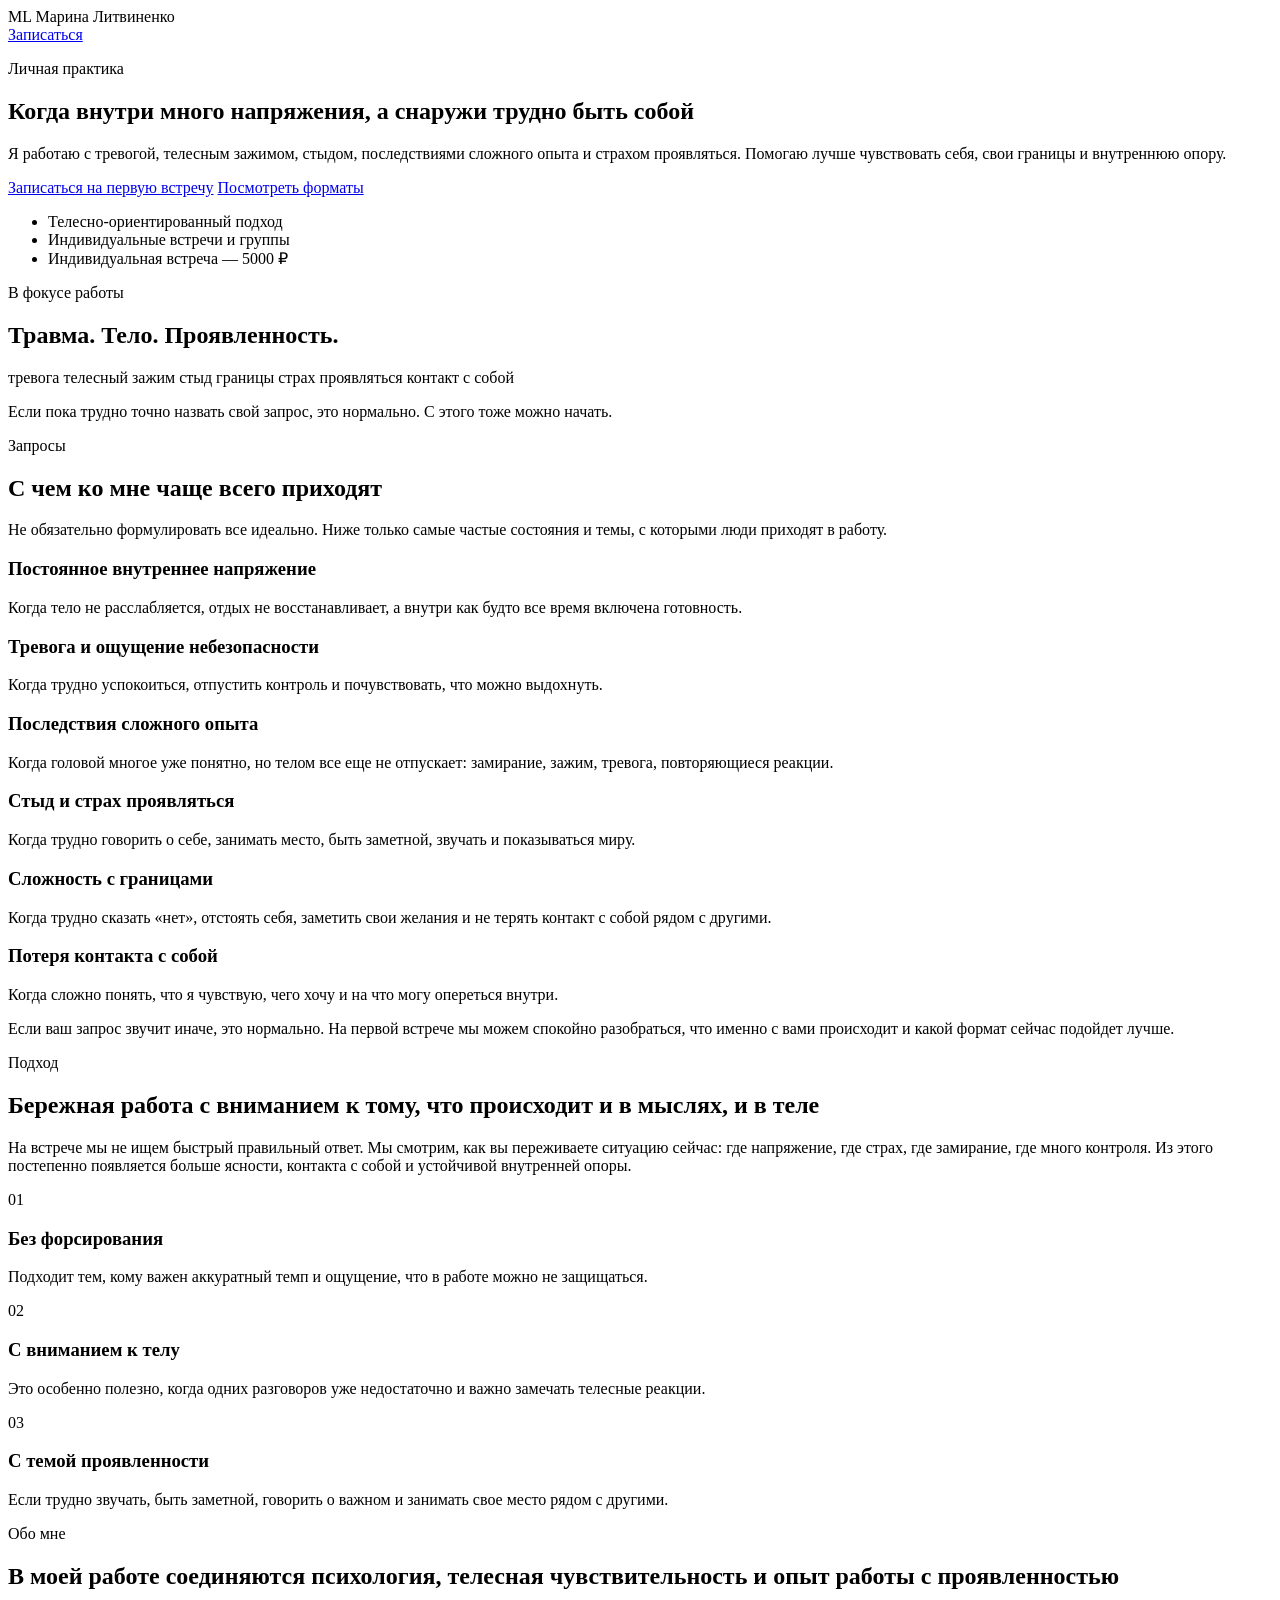
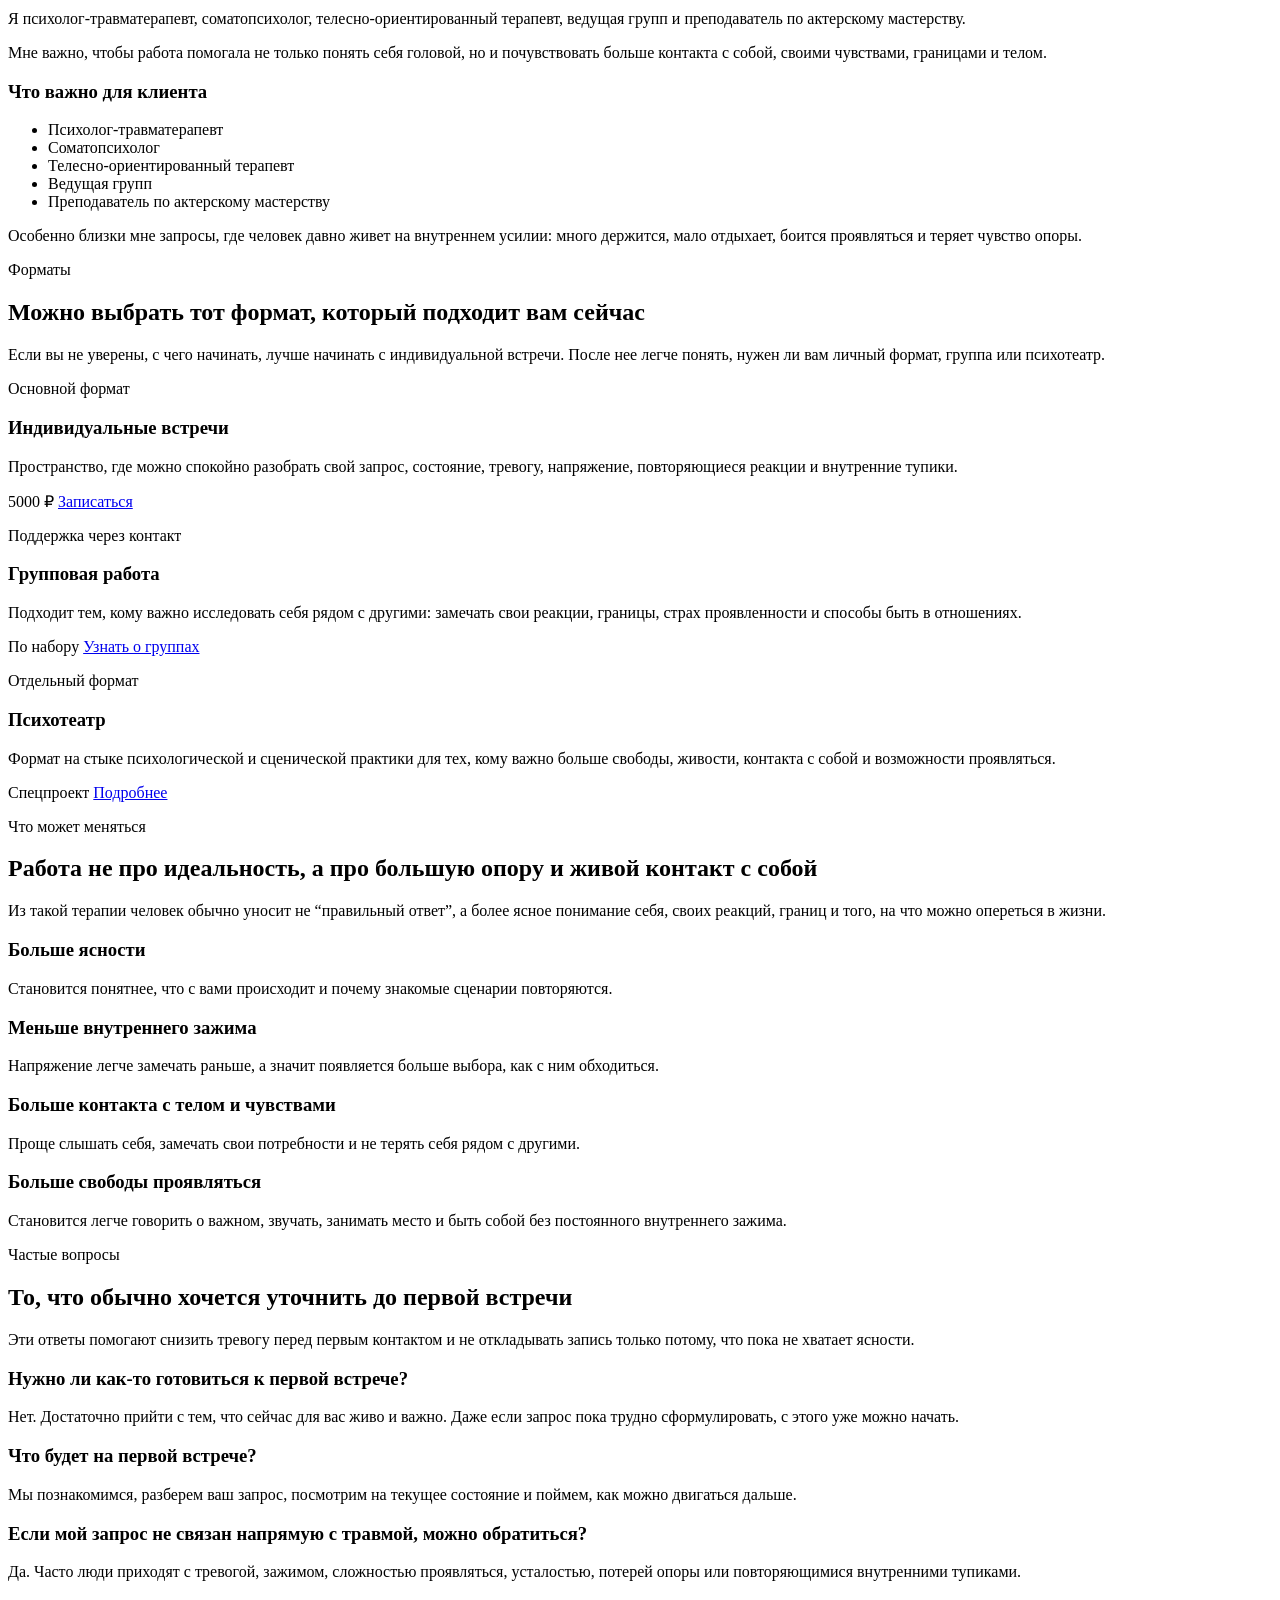
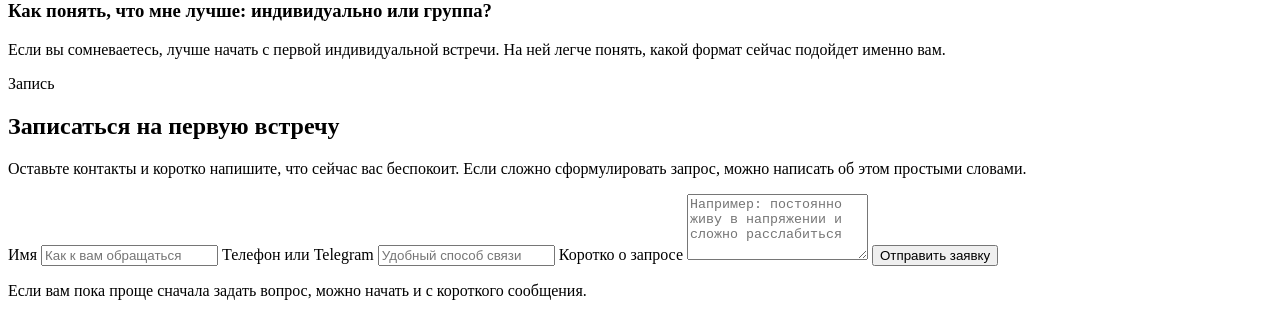
==== docs/index.html @ 8043fd1c "Add site entry page" ====
<!doctype html>
<html lang="ru">
  <head>
    <meta charset="UTF-8" />
    <meta name="viewport" content="width=device-width, initial-scale=1.0" />
    <meta
      name="description"
      content="Сайт-визитка Марины Литвиненко — психолога-травматерапевта. Индивидуальные встречи, телесно-ориентированный подход, работа с тревогой, зажимом, стыдом и страхом проявляться."
    />
    <title>Марина Литвиненко | Психолог-травматерапевт</title>
    <link rel="stylesheet" href="./styles.css" />
  </head>
  <body>
    <div class="page-shell">
      <header class="hero">
        <nav class="topbar">
          <div class="brand">
            <span class="brand-mark">ML</span>
            <span class="brand-name">Марина Литвиненко</span>
          </div>
          <a class="ghost-link" href="#contact">Записаться</a>
        </nav>

        <div class="hero-grid">
          <section class="hero-copy">
            <p class="eyebrow">Личная практика</p>
            <h1>Когда внутри много напряжения, а снаружи трудно быть собой</h1>
            <p class="lead">
              Я работаю с тревогой, телесным зажимом, стыдом, последствиями
              сложного опыта и страхом проявляться. Помогаю лучше чувствовать
              себя, свои границы и внутреннюю опору.
            </p>

            <div class="hero-actions">
              <a class="button button-primary" href="#contact"
                >Записаться на первую встречу</a
              >
              <a class="button button-secondary" href="#formats"
                >Посмотреть форматы</a
              >
            </div>

            <ul class="hero-points">
              <li>Телесно-ориентированный подход</li>
              <li>Индивидуальные встречи и группы</li>
              <li>Индивидуальная встреча — 5000 ₽</li>
            </ul>
          </section>

          <aside class="hero-card">
            <div class="portrait-frame">
              <div class="portrait-copy">
                <p class="portrait-label">В фокусе работы</p>
                <h2>Травма. Тело. Проявленность.</h2>
                <div class="tag-cloud">
                  <span class="tag">тревога</span>
                  <span class="tag">телесный зажим</span>
                  <span class="tag">стыд</span>
                  <span class="tag">границы</span>
                  <span class="tag">страх проявляться</span>
                  <span class="tag">контакт с собой</span>
                </div>
                <p class="hero-note">
                  Если пока трудно точно назвать свой запрос, это нормально.
                  С этого тоже можно начать.
                </p>
              </div>
            </div>
          </aside>
        </div>
      </header>

      <main>
        <section class="section section-light">
          <div class="section-intro">
            <div>
              <p class="eyebrow">Запросы</p>
              <h2>С чем ко мне чаще всего приходят</h2>
            </div>
            <p>
              Не обязательно формулировать все идеально. Ниже только самые
              частые состояния и темы, с которыми люди приходят в работу.
            </p>
          </div>

          <div class="card-grid">
            <article class="info-card">
              <h3>Постоянное внутреннее напряжение</h3>
              <p>
                Когда тело не расслабляется, отдых не восстанавливает, а внутри
                как будто все время включена готовность.
              </p>
            </article>
            <article class="info-card">
              <h3>Тревога и ощущение небезопасности</h3>
              <p>
                Когда трудно успокоиться, отпустить контроль и почувствовать,
                что можно выдохнуть.
              </p>
            </article>
            <article class="info-card">
              <h3>Последствия сложного опыта</h3>
              <p>
                Когда головой многое уже понятно, но телом все еще не отпускает:
                замирание, зажим, тревога, повторяющиеся реакции.
              </p>
            </article>
            <article class="info-card">
              <h3>Стыд и страх проявляться</h3>
              <p>
                Когда трудно говорить о себе, занимать место, быть заметной,
                звучать и показываться миру.
              </p>
            </article>
            <article class="info-card">
              <h3>Сложность с границами</h3>
              <p>
                Когда трудно сказать «нет», отстоять себя, заметить свои
                желания и не терять контакт с собой рядом с другими.
              </p>
            </article>
            <article class="info-card">
              <h3>Потеря контакта с собой</h3>
              <p>
                Когда сложно понять, что я чувствую, чего хочу и на что могу
                опереться внутри.
              </p>
            </article>
          </div>

          <p class="section-outro">
            Если ваш запрос звучит иначе, это нормально. На первой встрече мы
            можем спокойно разобраться, что именно с вами происходит и какой
            формат сейчас подойдет лучше.
          </p>
        </section>

        <section class="section section-accent">
          <div class="split-layout">
            <div>
              <p class="eyebrow">Подход</p>
              <h2>Бережная работа с вниманием к тому, что происходит и в мыслях, и в теле</h2>
            </div>

            <div class="quote-panel">
              <p>
                На встрече мы не ищем быстрый правильный ответ. Мы смотрим, как
                вы переживаете ситуацию сейчас: где напряжение, где страх, где
                замирание, где много контроля. Из этого постепенно появляется
                больше ясности, контакта с собой и устойчивой внутренней опоры.
              </p>
            </div>
          </div>

          <div class="pillar-grid">
            <article class="pillar-card">
              <span class="pillar-number">01</span>
              <h3>Без форсирования</h3>
              <p>
                Подходит тем, кому важен аккуратный темп и ощущение, что в
                работе можно не защищаться.
              </p>
            </article>
            <article class="pillar-card">
              <span class="pillar-number">02</span>
              <h3>С вниманием к телу</h3>
              <p>
                Это особенно полезно, когда одних разговоров уже недостаточно и
                важно замечать телесные реакции.
              </p>
            </article>
            <article class="pillar-card">
              <span class="pillar-number">03</span>
              <h3>С темой проявленности</h3>
              <p>
                Если трудно звучать, быть заметной, говорить о важном и занимать
                свое место рядом с другими.
              </p>
            </article>
          </div>
        </section>

        <section class="section section-light">
          <div class="about-grid">
            <div class="about-copy">
              <p class="eyebrow">Обо мне</p>
              <h2>
                В моей работе соединяются психология, телесная чувствительность
                и опыт работы с проявленностью
              </h2>
              <p>
                Я психолог-травматерапевт, соматопсихолог,
                телесно-ориентированный терапевт, ведущая групп и преподаватель
                по актерскому мастерству.
              </p>
              <p>
                Мне важно, чтобы работа помогала не только понять себя головой,
                но и почувствовать больше контакта с собой, своими чувствами,
                границами и телом.
              </p>
            </div>

            <aside class="about-panel">
              <h3>Что важно для клиента</h3>
              <ul class="fact-list">
                <li class="fact-chip">Психолог-травматерапевт</li>
                <li class="fact-chip">Соматопсихолог</li>
                <li class="fact-chip">Телесно-ориентированный терапевт</li>
                <li class="fact-chip">Ведущая групп</li>
                <li class="fact-chip">Преподаватель по актерскому мастерству</li>
              </ul>
              <p>
                Особенно близки мне запросы, где человек давно живет на
                внутреннем усилии: много держится, мало отдыхает, боится
                проявляться и теряет чувство опоры.
              </p>
            </aside>
          </div>
        </section>

        <section class="section section-light" id="formats">
          <div class="section-intro">
            <div>
              <p class="eyebrow">Форматы</p>
              <h2>Можно выбрать тот формат, который подходит вам сейчас</h2>
            </div>
            <p>
              Если вы не уверены, с чего начинать, лучше начинать с
              индивидуальной встречи. После нее легче понять, нужен ли вам
              личный формат, группа или психотеатр.
            </p>
          </div>

          <div class="format-grid">
            <article class="format-card featured">
              <p class="format-tag">Основной формат</p>
              <h3>Индивидуальные встречи</h3>
              <p>
                Пространство, где можно спокойно разобрать свой запрос,
                состояние, тревогу, напряжение, повторяющиеся реакции и
                внутренние тупики.
              </p>
              <div class="format-footer">
                <span>5000 ₽</span>
                <a href="#contact">Записаться</a>
              </div>
            </article>

            <article class="format-card">
              <p class="format-tag">Поддержка через контакт</p>
              <h3>Групповая работа</h3>
              <p>
                Подходит тем, кому важно исследовать себя рядом с другими:
                замечать свои реакции, границы, страх проявленности и способы
                быть в отношениях.
              </p>
              <div class="format-footer">
                <span>По набору</span>
                <a href="#contact">Узнать о группах</a>
              </div>
            </article>

            <article class="format-card">
              <p class="format-tag">Отдельный формат</p>
              <h3>Психотеатр</h3>
              <p>
                Формат на стыке психологической и сценической практики для тех,
                кому важно больше свободы, живости, контакта с собой и
                возможности проявляться.
              </p>
              <div class="format-footer">
                <span>Спецпроект</span>
                <a href="#contact">Подробнее</a>
              </div>
            </article>
          </div>
        </section>

        <section class="section section-dark">
          <div class="outcome-layout">
            <div class="benefit-copy">
              <p class="eyebrow">Что может меняться</p>
              <h2>Работа не про идеальность, а про большую опору и живой контакт с собой</h2>
              <p>
                Из такой терапии человек обычно уносит не “правильный ответ”, а
                более ясное понимание себя, своих реакций, границ и того, на что
                можно опереться в жизни.
              </p>
            </div>

            <div class="outcome-grid">
              <article>
                <h3>Больше ясности</h3>
                <p>
                  Становится понятнее, что с вами происходит и почему знакомые
                  сценарии повторяются.
                </p>
              </article>
              <article>
                <h3>Меньше внутреннего зажима</h3>
                <p>
                  Напряжение легче замечать раньше, а значит появляется больше
                  выбора, как с ним обходиться.
                </p>
              </article>
              <article>
                <h3>Больше контакта с телом и чувствами</h3>
                <p>
                  Проще слышать себя, замечать свои потребности и не терять себя
                  рядом с другими.
                </p>
              </article>
              <article>
                <h3>Больше свободы проявляться</h3>
                <p>
                  Становится легче говорить о важном, звучать, занимать место и
                  быть собой без постоянного внутреннего зажима.
                </p>
              </article>
            </div>
          </div>
        </section>

        <section class="section section-light">
          <div class="section-intro narrow">
            <p class="eyebrow">Частые вопросы</p>
            <h2>То, что обычно хочется уточнить до первой встречи</h2>
            <p>
              Эти ответы помогают снизить тревогу перед первым контактом и не
              откладывать запись только потому, что пока не хватает ясности.
            </p>
          </div>

          <div class="faq-grid">
            <article class="faq-card">
              <h3>Нужно ли как-то готовиться к первой встрече?</h3>
              <p>
                Нет. Достаточно прийти с тем, что сейчас для вас живо и важно.
                Даже если запрос пока трудно сформулировать, с этого уже можно
                начать.
              </p>
            </article>
            <article class="faq-card">
              <h3>Что будет на первой встрече?</h3>
              <p>
                Мы познакомимся, разберем ваш запрос, посмотрим на текущее
                состояние и поймем, как можно двигаться дальше.
              </p>
            </article>
            <article class="faq-card">
              <h3>Если мой запрос не связан напрямую с травмой, можно обратиться?</h3>
              <p>
                Да. Часто люди приходят с тревогой, зажимом, сложностью
                проявляться, усталостью, потерей опоры или повторяющимися
                внутренними тупиками.
              </p>
            </article>
            <article class="faq-card">
              <h3>Как понять, что мне лучше: индивидуально или группа?</h3>
              <p>
                Если вы сомневаетесь, лучше начать с первой индивидуальной
                встречи. На ней легче понять, какой формат сейчас подойдет
                именно вам.
              </p>
            </article>
          </div>
        </section>
      </main>

      <footer class="footer" id="contact">
        <div class="footer-copy">
          <p class="eyebrow">Запись</p>
          <h2>Записаться на первую встречу</h2>
          <p>
            Оставьте контакты и коротко напишите, что сейчас вас беспокоит. Если
            сложно сформулировать запрос, можно написать об этом простыми
            словами.
          </p>
        </div>

        <form class="contact-card">
          <label>
            Имя
            <input type="text" placeholder="Как к вам обращаться" />
          </label>
          <label>
            Телефон или Telegram
            <input type="text" placeholder="Удобный способ связи" />
          </label>
          <label>
            Коротко о запросе
            <textarea
              rows="4"
              placeholder="Например: постоянно живу в напряжении и сложно расслабиться"
            ></textarea>
          </label>
          <button type="button" class="button button-primary button-wide">
            Отправить заявку
          </button>
          <p class="form-note">
            Если вам пока проще сначала задать вопрос, можно начать и с короткого
            сообщения.
          </p>
        </form>
      </footer>
    </div>
  </body>
</html>
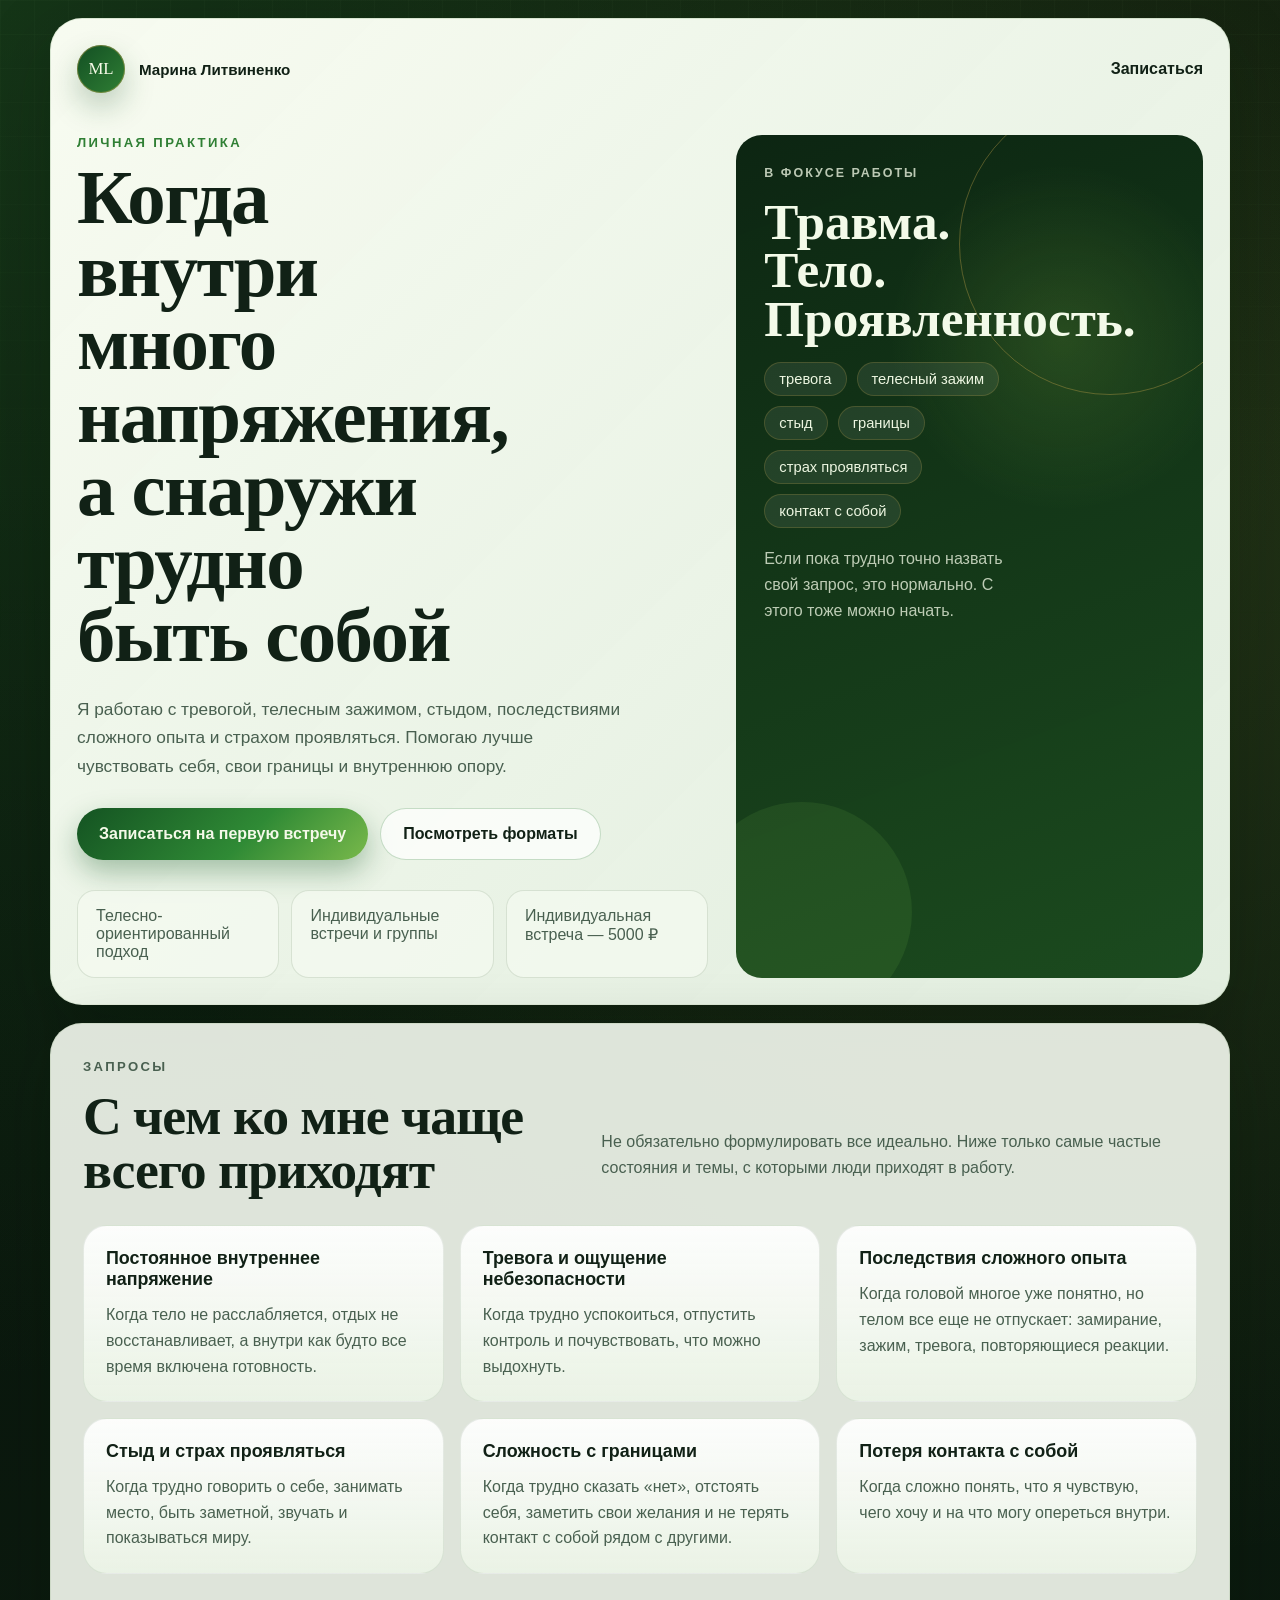
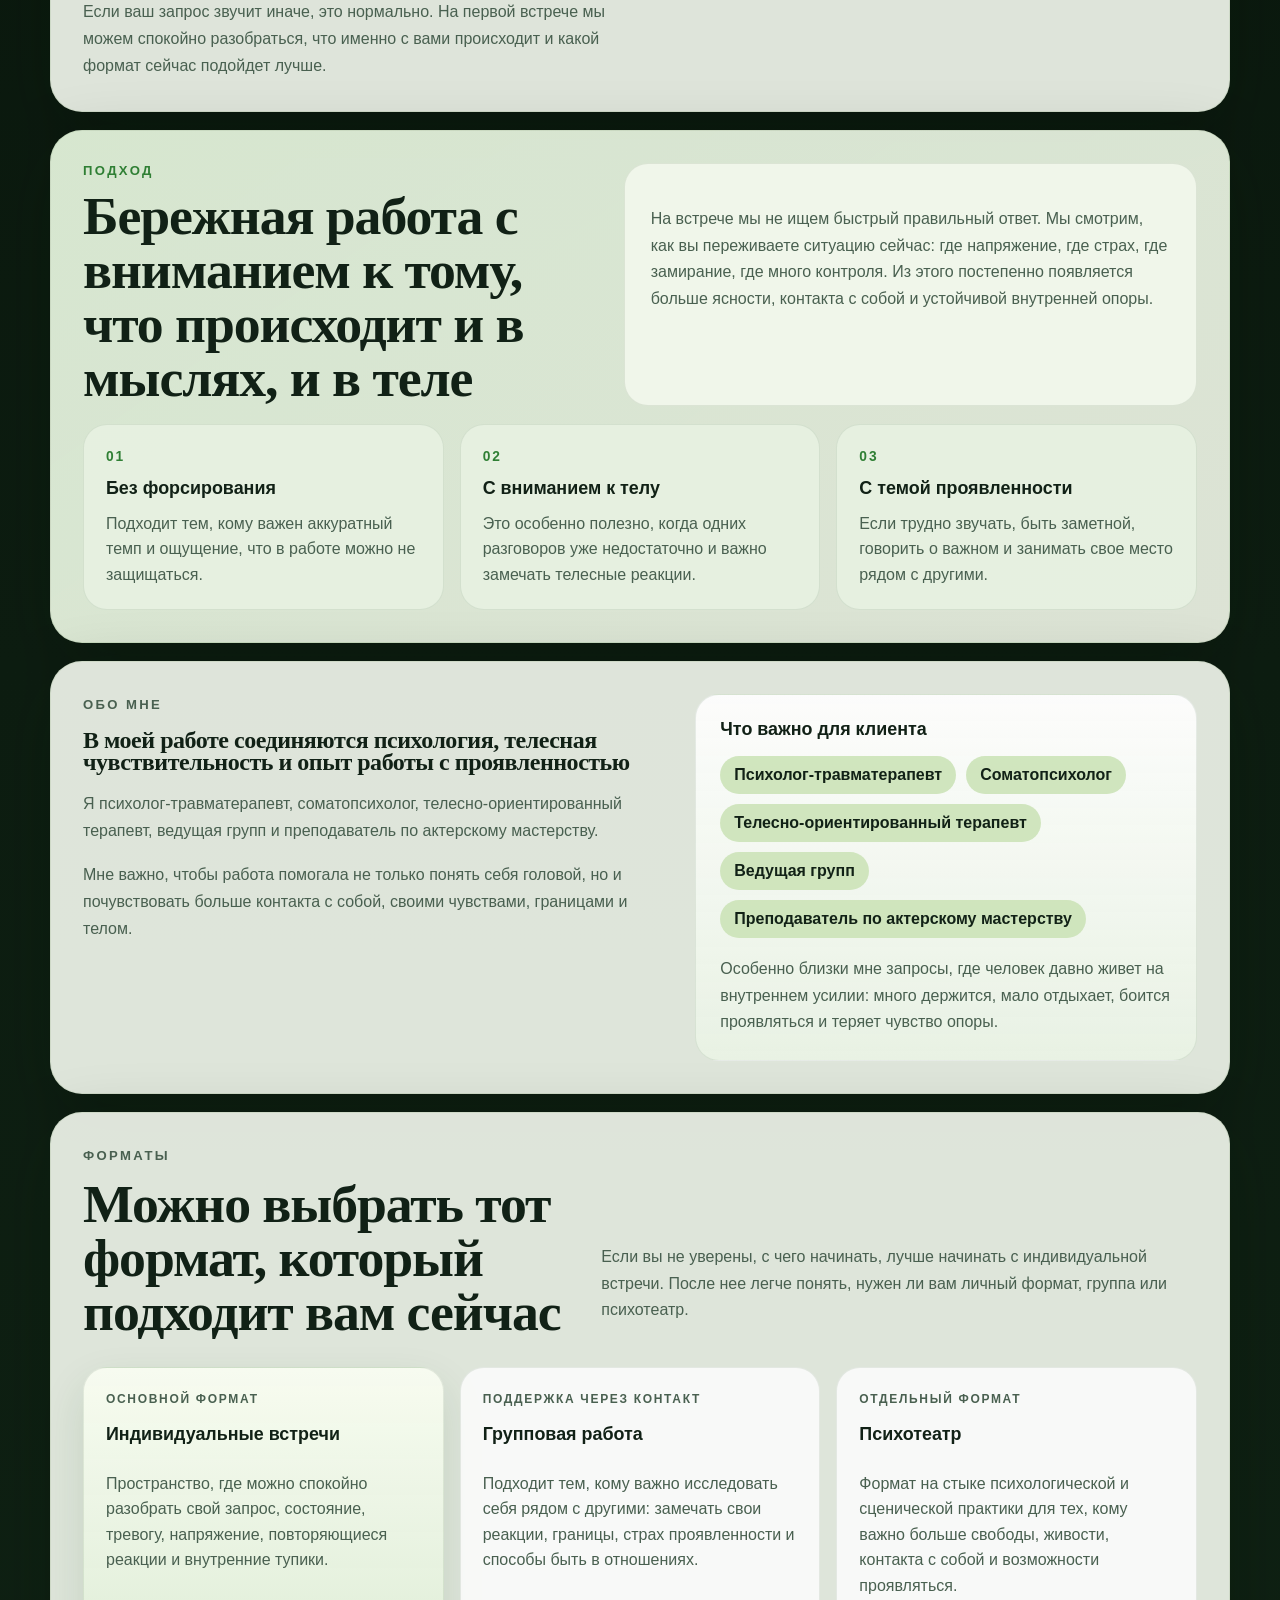
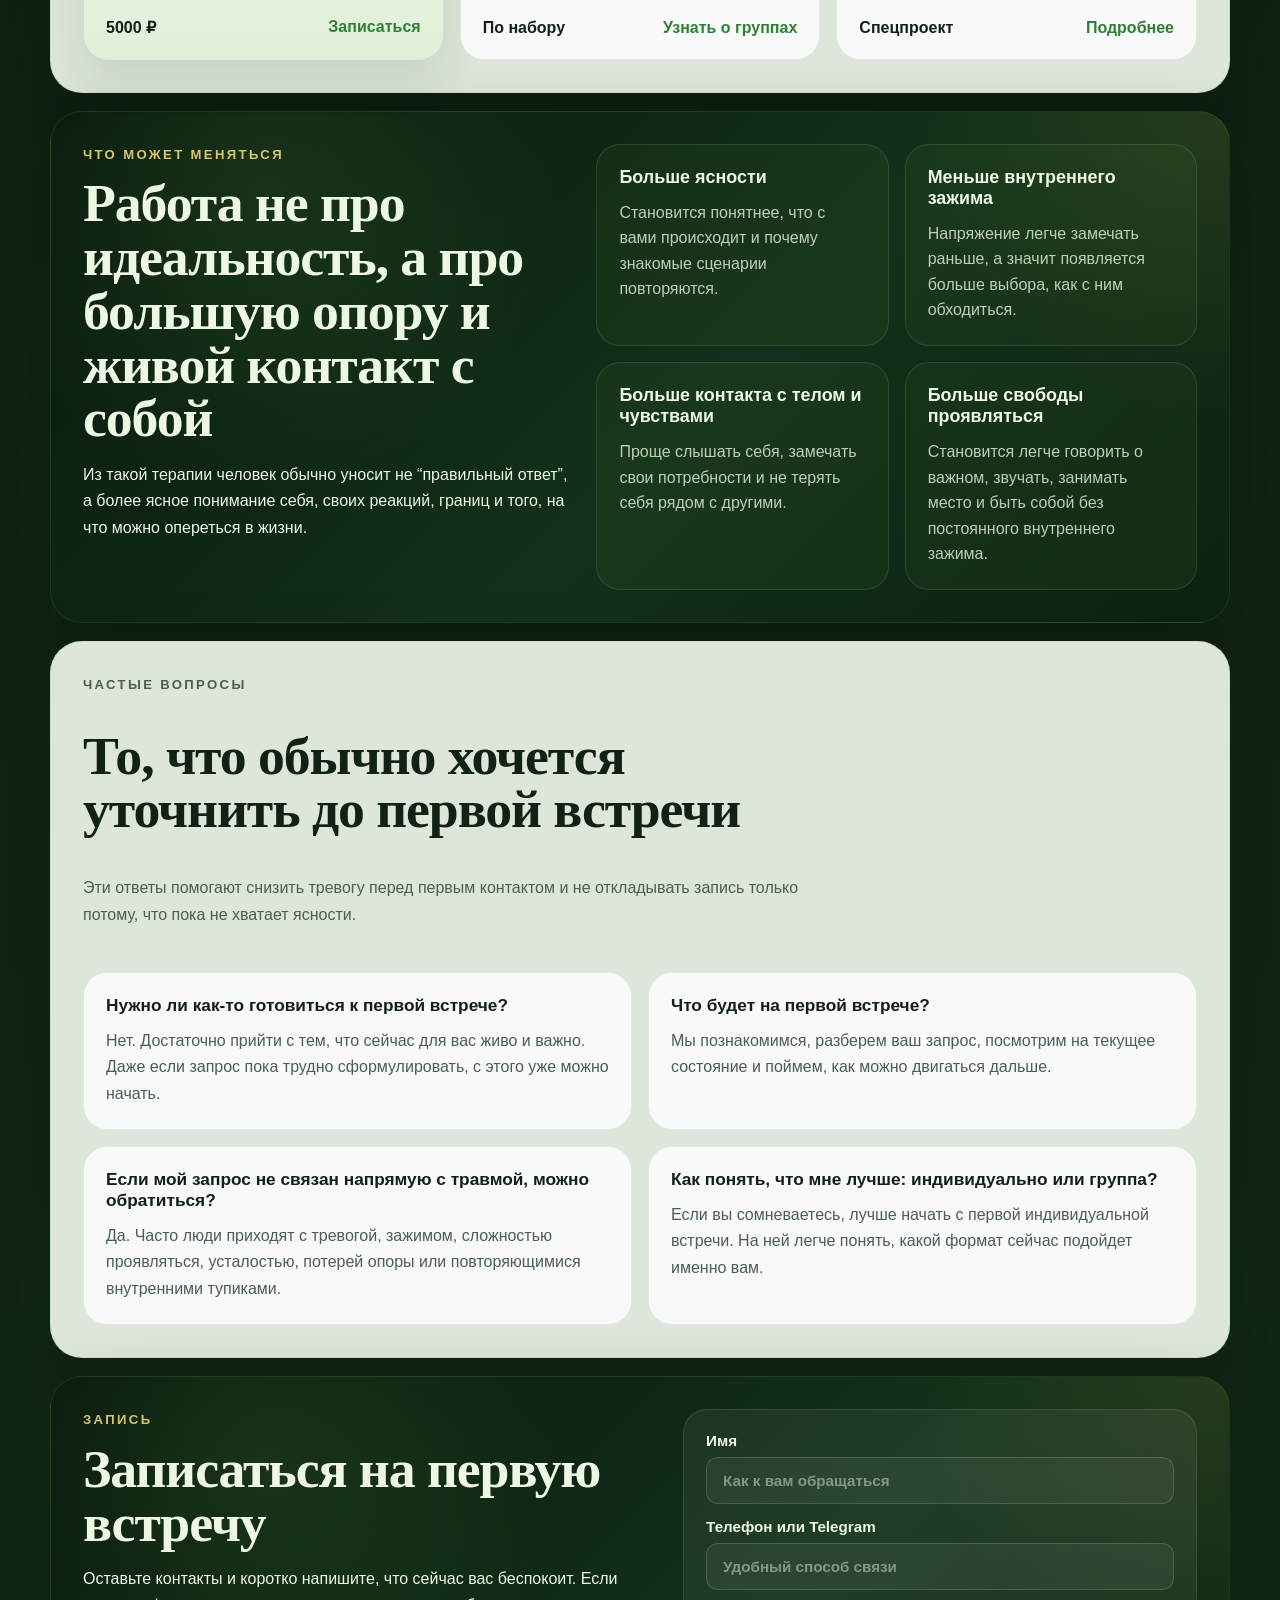
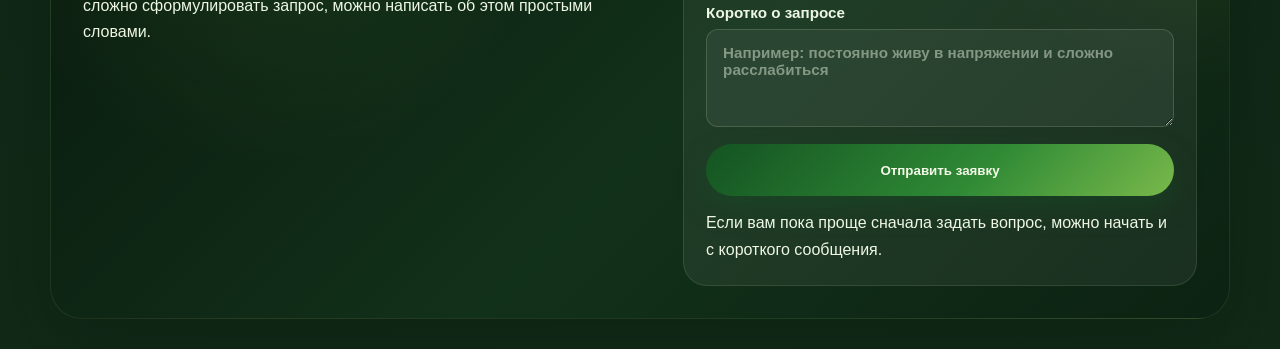
==== commit 6a8c1126: "Bust CSS cache for refreshed palette" ====
--- a/docs/index.html
+++ b/docs/index.html
@@ -8,7 +8,7 @@
       content="Сайт-визитка Марины Литвиненко — психолога-травматерапевта. Индивидуальные встречи, телесно-ориентированный подход, работа с тревогой, зажимом, стыдом и страхом проявляться."
     />
     <title>Марина Литвиненко | Психолог-травматерапевт</title>
-    <link rel="stylesheet" href="./styles.css" />
+    <link rel="stylesheet" href="./styles.css?v=20260622-2218" />
   </head>
   <body>
     <div class="page-shell">
--- a/docs/styles.css
+++ b/docs/styles.css
@@ -0,0 +1,739 @@
+:root {
+  --bg: #09130b;
+  --paper: rgba(14, 28, 17, 0.78);
+  --surface: #f5f9ef;
+  --surface-strong: #d8e5cf;
+  --text: #112116;
+  --muted: #496050;
+  --accent: #2f7f34;
+  --accent-soft: #9fc36a;
+  --accent-deep: #134f23;
+  --highlight: #c6a24b;
+  --ink: #071009;
+  --shadow: 0 22px 70px rgba(7, 20, 10, 0.24);
+  --radius-xl: 32px;
+  --radius-lg: 24px;
+  --radius-md: 18px;
+  --radius-sm: 12px;
+  --content-width: 1180px;
+}
+
+* {
+  box-sizing: border-box;
+}
+
+html {
+  scroll-behavior: smooth;
+}
+
+body {
+  margin: 0;
+  color: var(--text);
+  font-family: "Avenir Next", "Segoe UI", sans-serif;
+  background:
+    radial-gradient(circle at top left, rgba(48, 123, 51, 0.34), transparent 26%),
+    radial-gradient(circle at 88% 10%, rgba(151, 191, 73, 0.18), transparent 22%),
+    radial-gradient(circle at 50% 120%, rgba(14, 58, 23, 0.28), transparent 34%),
+    linear-gradient(180deg, #071109 0%, #0d1d11 44%, #122717 100%);
+}
+
+body::before {
+  position: fixed;
+  inset: 0;
+  z-index: -1;
+  background-image:
+    linear-gradient(rgba(123, 167, 104, 0.08) 1px, transparent 1px),
+    linear-gradient(90deg, rgba(123, 167, 104, 0.08) 1px, transparent 1px);
+  background-size: 34px 34px;
+  content: "";
+  mask-image: linear-gradient(180deg, rgba(0, 0, 0, 0.46), transparent 75%);
+}
+
+.page-shell {
+  width: min(calc(100% - 32px), var(--content-width));
+  margin: 18px auto 30px;
+}
+
+.hero,
+.section,
+.footer {
+  border: 1px solid rgba(118, 154, 103, 0.16);
+  border-radius: var(--radius-xl);
+  box-shadow: var(--shadow);
+}
+
+.hero {
+  padding: 26px;
+  background:
+    linear-gradient(135deg, rgba(247, 251, 241, 0.96), rgba(224, 236, 221, 0.92)),
+    var(--surface);
+}
+
+.topbar {
+  display: flex;
+  align-items: center;
+  justify-content: space-between;
+  gap: 18px;
+  margin-bottom: 42px;
+}
+
+.brand {
+  display: inline-flex;
+  align-items: center;
+  gap: 14px;
+  font-size: 0.95rem;
+}
+
+.brand-mark {
+  display: inline-grid;
+  width: 48px;
+  height: 48px;
+  place-items: center;
+  border-radius: 50%;
+  color: #f7fbe8;
+  font-family: "Iowan Old Style", "Palatino Linotype", serif;
+  font-size: 1.05rem;
+  background: linear-gradient(135deg, var(--accent-deep), var(--accent));
+  box-shadow:
+    inset 0 0 0 1px rgba(198, 162, 75, 0.44),
+    0 14px 30px rgba(19, 79, 35, 0.26);
+}
+
+.brand-name,
+.ghost-link {
+  font-weight: 600;
+}
+
+.ghost-link {
+  color: var(--text);
+  text-decoration: none;
+}
+
+.hero-grid {
+  display: grid;
+  grid-template-columns: minmax(0, 1.15fr) minmax(280px, 0.85fr);
+  gap: 28px;
+}
+
+.hero-copy h1,
+.section h2,
+.footer h2 {
+  margin: 0;
+  font-family: "Iowan Old Style", "Palatino Linotype", serif;
+  line-height: 0.95;
+  letter-spacing: -0.02em;
+}
+
+.hero-copy h1 {
+  max-width: 10ch;
+  font-size: clamp(2.6rem, 6vw, 5.6rem);
+}
+
+.eyebrow {
+  margin: 0 0 12px;
+  color: var(--accent);
+  font-size: 0.82rem;
+  font-weight: 700;
+  letter-spacing: 0.18em;
+  text-transform: uppercase;
+}
+
+.lead,
+.section-intro p,
+.quote-panel p,
+.benefit-copy p,
+.footer p,
+.hero-card p {
+  color: var(--muted);
+  line-height: 1.65;
+}
+
+.lead {
+  max-width: 58ch;
+  margin: 22px 0 0;
+  font-size: 1.08rem;
+}
+
+.hero-note {
+  margin: 18px 0 0;
+}
+
+.hero-actions {
+  display: flex;
+  flex-wrap: wrap;
+  gap: 12px;
+  margin-top: 28px;
+}
+
+.button {
+  display: inline-flex;
+  align-items: center;
+  justify-content: center;
+  min-height: 52px;
+  padding: 0 22px;
+  border-radius: 999px;
+  font-weight: 700;
+  text-decoration: none;
+  transition:
+    transform 180ms ease,
+    box-shadow 180ms ease,
+    background 180ms ease;
+}
+
+.button:hover,
+.button:focus-visible {
+  transform: translateY(-1px);
+}
+
+.button-primary {
+  border: 0;
+  color: #f4f9e8;
+  background: linear-gradient(135deg, #145322, #2f8a35 58%, #79b94b);
+  box-shadow: 0 12px 28px rgba(19, 87, 34, 0.34);
+}
+
+.button-secondary {
+  border: 1px solid rgba(47, 127, 52, 0.26);
+  color: var(--text);
+  background: rgba(255, 255, 255, 0.72);
+}
+
+.button-wide {
+  width: 100%;
+  cursor: pointer;
+}
+
+.hero-points {
+  display: grid;
+  grid-template-columns: repeat(3, minmax(0, 1fr));
+  gap: 12px;
+  margin: 30px 0 0;
+  padding: 0;
+  list-style: none;
+}
+
+.hero-points li {
+  min-height: 100%;
+  padding: 16px 18px;
+  border: 1px solid rgba(78, 112, 72, 0.16);
+  border-radius: var(--radius-md);
+  background: rgba(244, 250, 240, 0.74);
+  color: var(--muted);
+}
+
+.hero-card {
+  min-height: 100%;
+}
+
+.portrait-frame {
+  height: 100%;
+  min-height: 460px;
+  padding: 28px;
+  border-radius: calc(var(--radius-xl) - 6px);
+  background:
+    radial-gradient(circle at 70% 24%, rgba(140, 191, 72, 0.18), transparent 24%),
+    linear-gradient(160deg, rgba(12, 38, 18, 0.96), rgba(28, 76, 31, 0.94)),
+    linear-gradient(135deg, #0d2412, #17361a);
+  position: relative;
+  overflow: hidden;
+  color: #eef7e4;
+}
+
+.portrait-frame::before,
+.portrait-frame::after {
+  position: absolute;
+  border-radius: 50%;
+  content: "";
+}
+
+.portrait-frame::before {
+  width: 300px;
+  height: 300px;
+  right: -58px;
+  top: -42px;
+  border: 1px solid rgba(198, 162, 75, 0.38);
+  background: transparent;
+}
+
+.portrait-frame::after {
+  width: 220px;
+  height: 220px;
+  left: -44px;
+  bottom: -44px;
+  background: rgba(115, 184, 75, 0.12);
+}
+
+.portrait-copy {
+  position: relative;
+  z-index: 1;
+  max-width: 30ch;
+  margin-top: auto;
+}
+
+.tag-cloud {
+  display: flex;
+  flex-wrap: wrap;
+  gap: 10px;
+  margin-top: 18px;
+}
+
+.tag {
+  display: inline-flex;
+  align-items: center;
+  min-height: 34px;
+  padding: 0 14px;
+  border: 1px solid rgba(198, 162, 75, 0.22);
+  border-radius: 999px;
+  color: #edf6e1;
+  font-size: 0.92rem;
+  background: rgba(255, 255, 255, 0.08);
+}
+
+.portrait-label {
+  margin: 0 0 14px;
+  color: var(--highlight);
+  font-size: 0.78rem;
+  font-weight: 700;
+  letter-spacing: 0.16em;
+  text-transform: uppercase;
+}
+
+.hero-card h2 {
+  margin: 0;
+  font-family: "Iowan Old Style", "Palatino Linotype", serif;
+  font-size: clamp(2rem, 4vw, 3.4rem);
+  line-height: 0.95;
+  color: #f3fae9;
+}
+
+.portrait-frame .hero-note,
+.portrait-frame .portrait-copy p {
+  color: rgba(237, 246, 225, 0.78);
+}
+
+.section,
+.footer {
+  margin-top: 18px;
+  padding: 32px;
+}
+
+.section-light {
+  background: rgba(246, 251, 241, 0.9);
+}
+
+.section-accent {
+  background:
+    linear-gradient(145deg, rgba(228, 244, 220, 0.94), rgba(243, 249, 235, 0.9));
+}
+
+.section-dark,
+.footer {
+  color: #eef7e4;
+  background:
+    radial-gradient(circle at top right, rgba(198, 162, 75, 0.12), transparent 24%),
+    radial-gradient(circle at 18% 16%, rgba(86, 144, 65, 0.18), transparent 28%),
+    linear-gradient(135deg, #08170c, #12311a 56%, #0c2212);
+}
+
+.section-dark .eyebrow,
+.footer .eyebrow {
+  color: #d8c56e;
+}
+
+.section-dark p,
+.section-dark h2,
+.section-dark h3,
+.footer p,
+.footer h2,
+.footer label {
+  color: inherit;
+}
+
+.section-intro {
+  display: grid;
+  grid-template-columns: minmax(0, 0.75fr) minmax(0, 0.9fr);
+  gap: 22px;
+  align-items: end;
+  margin-bottom: 28px;
+}
+
+.section-intro.narrow {
+  grid-template-columns: 1fr;
+  max-width: 760px;
+}
+
+.section-intro h2,
+.split-layout h2,
+.benefit-copy h2,
+.footer h2 {
+  font-size: clamp(2rem, 4.2vw, 3.4rem);
+  line-height: 1;
+}
+
+.card-grid,
+.pillar-grid,
+.format-grid,
+.benefit-list {
+  display: grid;
+  gap: 16px;
+}
+
+.card-grid {
+  grid-template-columns: repeat(3, minmax(0, 1fr));
+}
+
+.info-card,
+.pillar-card,
+.format-card,
+.benefit-list article,
+.contact-card {
+  padding: 22px;
+  border: 1px solid rgba(77, 108, 72, 0.12);
+  border-radius: var(--radius-lg);
+}
+
+.info-card {
+  background: linear-gradient(180deg, rgba(255, 255, 255, 0.92), rgba(236, 245, 231, 0.86));
+}
+
+.info-card h3,
+.pillar-card h3,
+.format-card h3,
+.benefit-list h3 {
+  margin-top: 0;
+  margin-bottom: 12px;
+  font-size: 1.12rem;
+}
+
+.info-card p,
+.pillar-card p,
+.format-card p,
+.benefit-list p {
+  margin: 0;
+  color: var(--muted);
+  line-height: 1.6;
+}
+
+.split-layout {
+  display: grid;
+  grid-template-columns: minmax(0, 0.95fr) minmax(0, 1.05fr);
+  gap: 22px;
+  align-items: stretch;
+}
+
+.section-outro {
+  max-width: 64ch;
+  margin: 24px 0 0;
+  color: var(--muted);
+  line-height: 1.7;
+}
+
+.quote-panel {
+  padding: 26px;
+  border: 1px solid rgba(65, 102, 61, 0.12);
+  border-radius: var(--radius-lg);
+  background: rgba(246, 252, 241, 0.78);
+}
+
+.pillar-grid {
+  grid-template-columns: repeat(3, minmax(0, 1fr));
+  margin-top: 18px;
+}
+
+.pillar-card {
+  background: rgba(233, 244, 228, 0.78);
+}
+
+.pillar-number {
+  display: inline-block;
+  margin-bottom: 14px;
+  color: var(--accent);
+  font-size: 0.86rem;
+  font-weight: 700;
+  letter-spacing: 0.14em;
+}
+
+.format-grid {
+  grid-template-columns: repeat(3, minmax(0, 1fr));
+}
+
+.format-card {
+  display: flex;
+  flex-direction: column;
+  gap: 14px;
+  background: rgba(255, 255, 255, 0.8);
+}
+
+.format-card.featured {
+  background: linear-gradient(180deg, rgba(247, 251, 240, 0.98), rgba(224, 239, 216, 0.95));
+  box-shadow: 0 18px 44px rgba(23, 72, 33, 0.12);
+}
+
+.format-tag {
+  margin: 0;
+  color: var(--accent);
+  font-size: 0.75rem;
+  font-weight: 700;
+  letter-spacing: 0.14em;
+  text-transform: uppercase;
+}
+
+.format-footer {
+  display: flex;
+  align-items: center;
+  justify-content: space-between;
+  gap: 12px;
+  margin-top: auto;
+  padding-top: 6px;
+  font-weight: 700;
+}
+
+.format-footer a {
+  color: var(--accent);
+  text-decoration: none;
+}
+
+.about-grid {
+  display: grid;
+  grid-template-columns: minmax(0, 1fr) minmax(320px, 0.85fr);
+  gap: 22px;
+  align-items: start;
+}
+
+.about-copy p {
+  max-width: 62ch;
+  color: var(--muted);
+  line-height: 1.7;
+}
+
+.about-panel {
+  padding: 24px;
+  border: 1px solid rgba(77, 108, 72, 0.12);
+  border-radius: var(--radius-lg);
+  background: linear-gradient(180deg, rgba(255, 255, 255, 0.9), rgba(235, 245, 230, 0.82));
+}
+
+.about-panel h3 {
+  margin-top: 0;
+  margin-bottom: 16px;
+  font-size: 1.12rem;
+}
+
+.about-panel p {
+  margin-bottom: 0;
+  color: var(--muted);
+  line-height: 1.65;
+}
+
+.fact-list {
+  display: flex;
+  flex-wrap: wrap;
+  gap: 10px;
+  margin: 0 0 18px;
+  padding: 0;
+  list-style: none;
+}
+
+.fact-chip {
+  display: inline-flex;
+  align-items: center;
+  min-height: 38px;
+  padding: 0 14px;
+  border-radius: 999px;
+  color: var(--text);
+  font-weight: 600;
+  background: rgba(205, 228, 185, 0.9);
+}
+
+.outcome-layout {
+  display: grid;
+  grid-template-columns: minmax(0, 0.9fr) minmax(0, 1.1fr);
+  gap: 22px;
+}
+
+.outcome-grid {
+  display: grid;
+  grid-template-columns: repeat(2, minmax(0, 1fr));
+  gap: 16px;
+}
+
+.outcome-grid article {
+  padding: 22px;
+  border: 1px solid rgba(214, 228, 193, 0.12);
+  border-radius: var(--radius-lg);
+  background: rgba(146, 191, 90, 0.05);
+}
+
+.outcome-grid h3 {
+  margin-top: 0;
+  margin-bottom: 12px;
+  color: #eef7e4;
+  font-size: 1.12rem;
+}
+
+.outcome-grid p {
+  margin: 0;
+  color: rgba(232, 245, 223, 0.8);
+  line-height: 1.6;
+}
+
+.benefit-layout {
+  display: grid;
+  grid-template-columns: minmax(0, 0.9fr) minmax(0, 1.1fr);
+  gap: 22px;
+}
+
+.benefit-list {
+  grid-template-columns: repeat(2, minmax(0, 1fr));
+}
+
+.benefit-list article {
+  border-color: rgba(214, 228, 193, 0.12);
+  background: rgba(146, 191, 90, 0.05);
+}
+
+.benefit-list p {
+  color: rgba(232, 245, 223, 0.8);
+}
+
+.faq-grid {
+  display: grid;
+  grid-template-columns: repeat(2, minmax(0, 1fr));
+  gap: 16px;
+}
+
+.faq-card {
+  padding: 22px;
+  border: 1px solid rgba(77, 108, 72, 0.12);
+  border-radius: var(--radius-lg);
+  background: rgba(255, 255, 255, 0.8);
+}
+
+.faq-card h3 {
+  margin-top: 0;
+  margin-bottom: 12px;
+  font-size: 1.08rem;
+}
+
+.faq-card p {
+  margin: 0;
+  color: var(--muted);
+  line-height: 1.65;
+}
+
+.footer {
+  display: grid;
+  grid-template-columns: minmax(0, 0.9fr) minmax(300px, 0.8fr);
+  gap: 22px;
+  align-items: start;
+}
+
+.contact-card {
+  background: rgba(255, 255, 255, 0.06);
+  border-color: rgba(214, 228, 193, 0.12);
+}
+
+.contact-card label {
+  display: block;
+  margin-bottom: 14px;
+  font-size: 0.95rem;
+  font-weight: 600;
+}
+
+.contact-card input,
+.contact-card textarea {
+  width: 100%;
+  margin-top: 8px;
+  padding: 14px 16px;
+  border: 1px solid rgba(214, 228, 193, 0.18);
+  border-radius: var(--radius-sm);
+  color: #eef7e4;
+  font: inherit;
+  background: rgba(255, 255, 255, 0.05);
+}
+
+.contact-card input::placeholder,
+.contact-card textarea::placeholder {
+  color: rgba(232, 245, 223, 0.48);
+}
+
+.contact-card textarea {
+  resize: vertical;
+}
+
+.form-note {
+  margin: 14px 0 0;
+  color: rgba(232, 245, 223, 0.7);
+}
+
+@media (max-width: 1080px) {
+  .hero-grid,
+  .section-intro,
+  .split-layout,
+  .about-grid,
+  .outcome-layout,
+  .benefit-layout,
+  .footer {
+    grid-template-columns: 1fr;
+  }
+
+  .card-grid,
+  .format-grid,
+  .faq-grid {
+    grid-template-columns: repeat(2, minmax(0, 1fr));
+  }
+
+  .hero-copy h1 {
+    max-width: 11ch;
+  }
+}
+
+@media (max-width: 760px) {
+  .page-shell {
+    width: min(calc(100% - 18px), var(--content-width));
+    margin-top: 9px;
+  }
+
+  .hero,
+  .section,
+  .footer {
+    padding: 20px;
+    border-radius: 24px;
+  }
+
+  .topbar {
+    margin-bottom: 24px;
+  }
+
+  .hero-points,
+  .card-grid,
+  .pillar-grid,
+  .format-grid,
+  .benefit-list,
+  .outcome-grid,
+  .faq-grid {
+    grid-template-columns: 1fr;
+  }
+
+  .hero-copy h1,
+  .section-intro h2,
+  .split-layout h2,
+  .benefit-copy h2,
+  .footer h2,
+  .hero-card h2 {
+    max-width: none;
+    font-size: clamp(2rem, 11vw, 3.2rem);
+  }
+
+  .portrait-frame {
+    min-height: 320px;
+  }
+
+  .hero-actions {
+    flex-direction: column;
+  }
+
+  .button {
+    width: 100%;
+  }
+}
